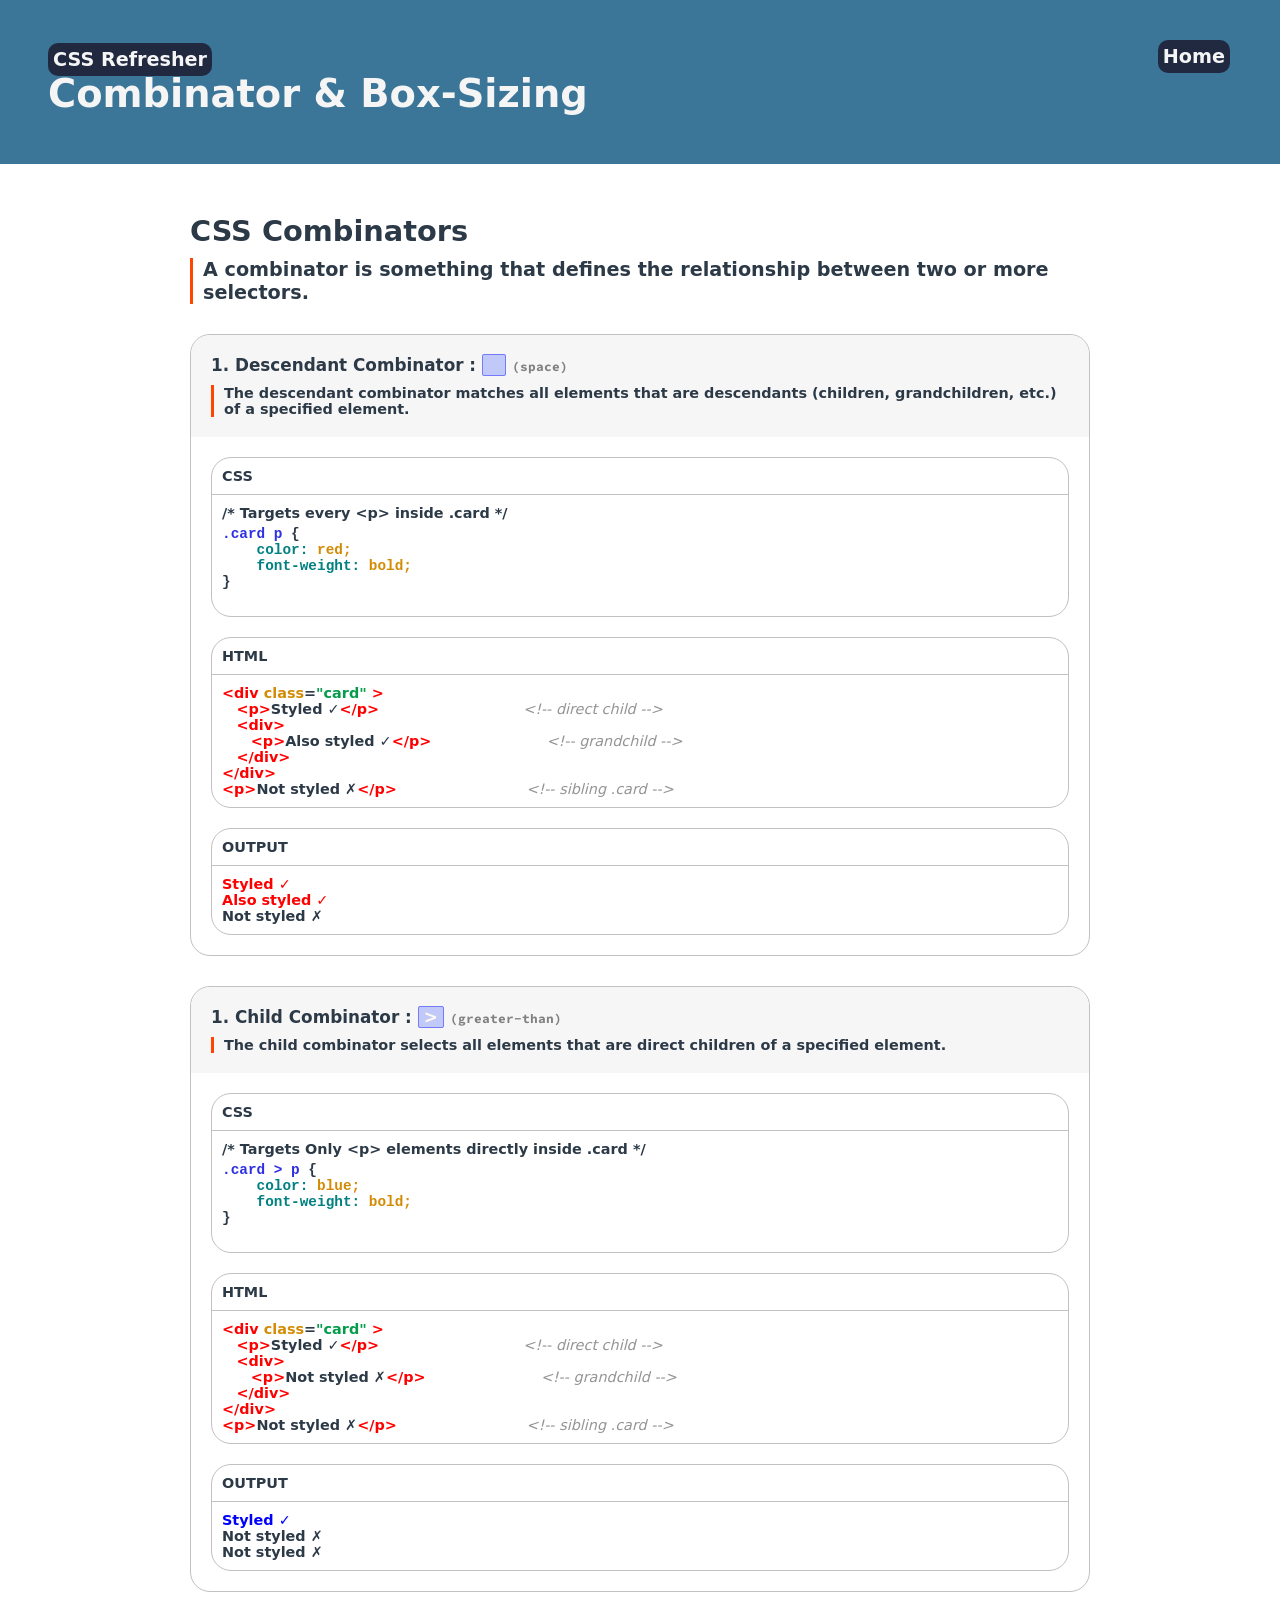
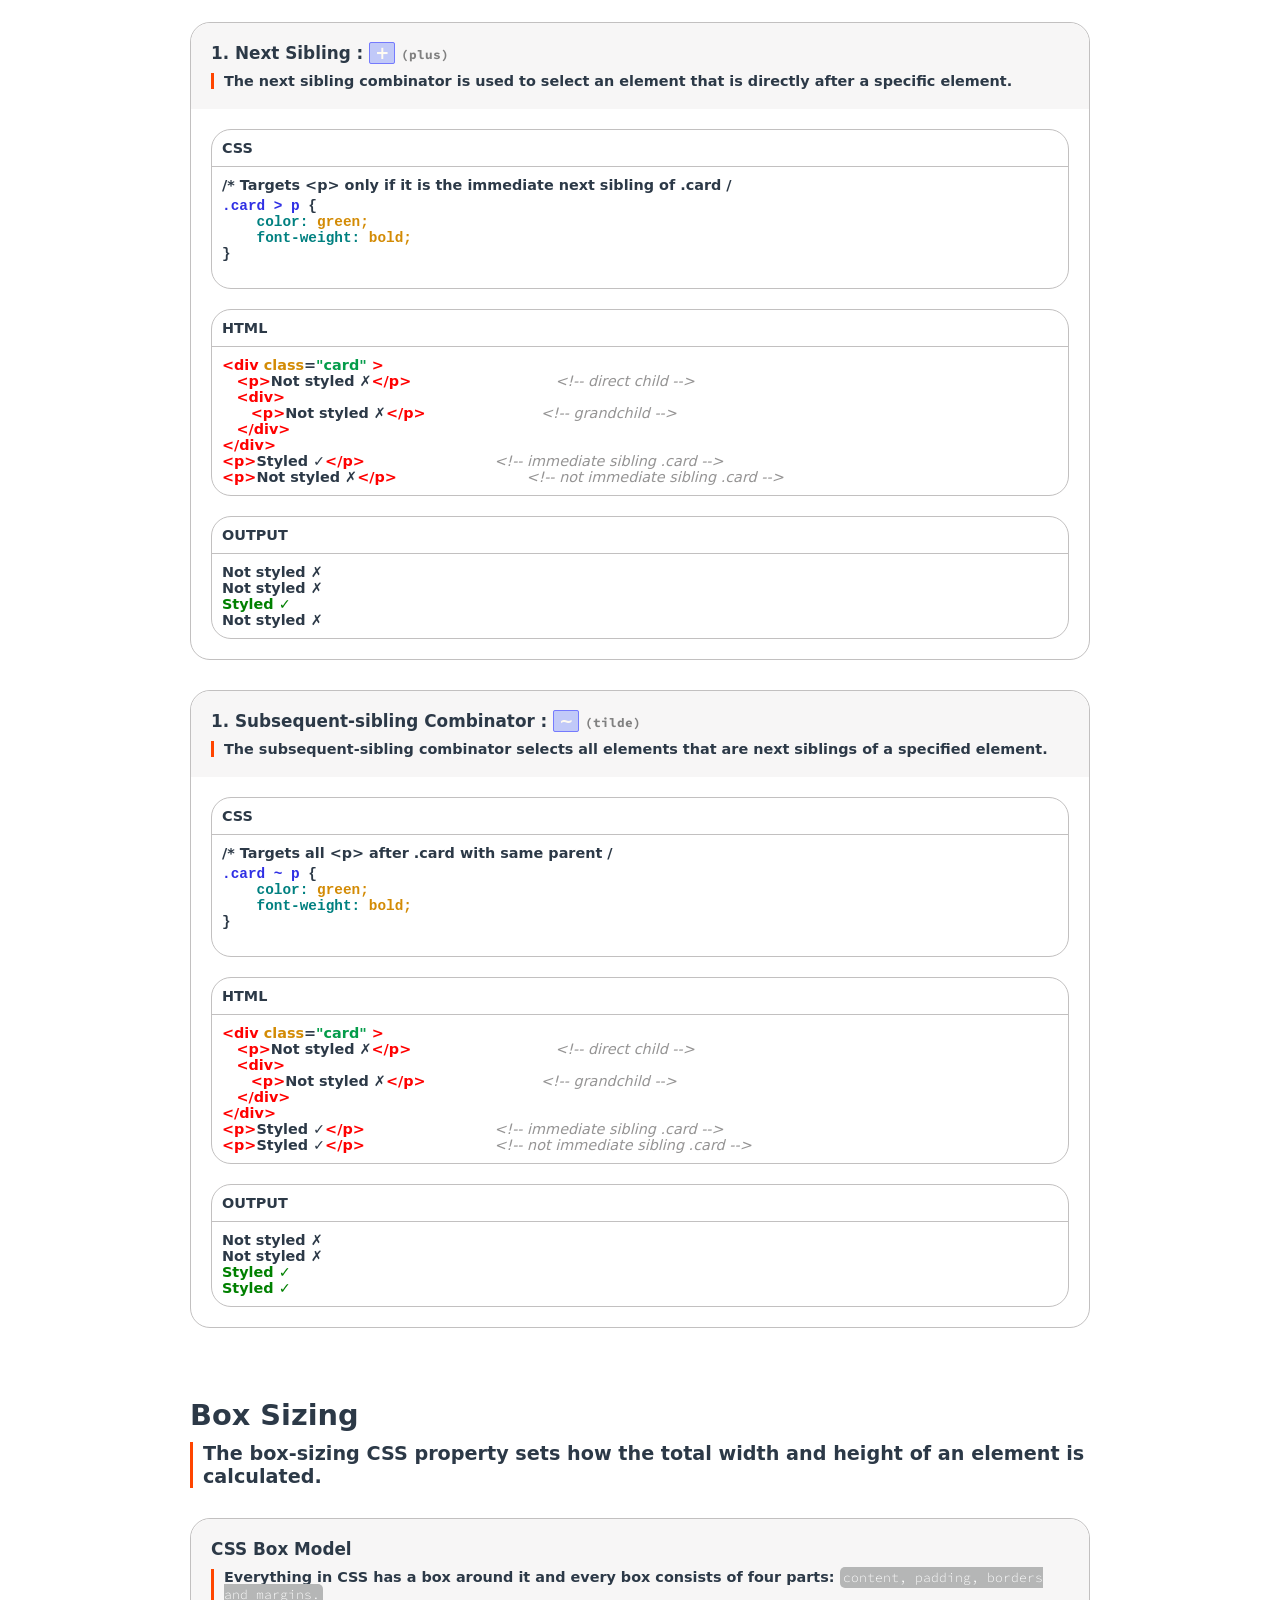
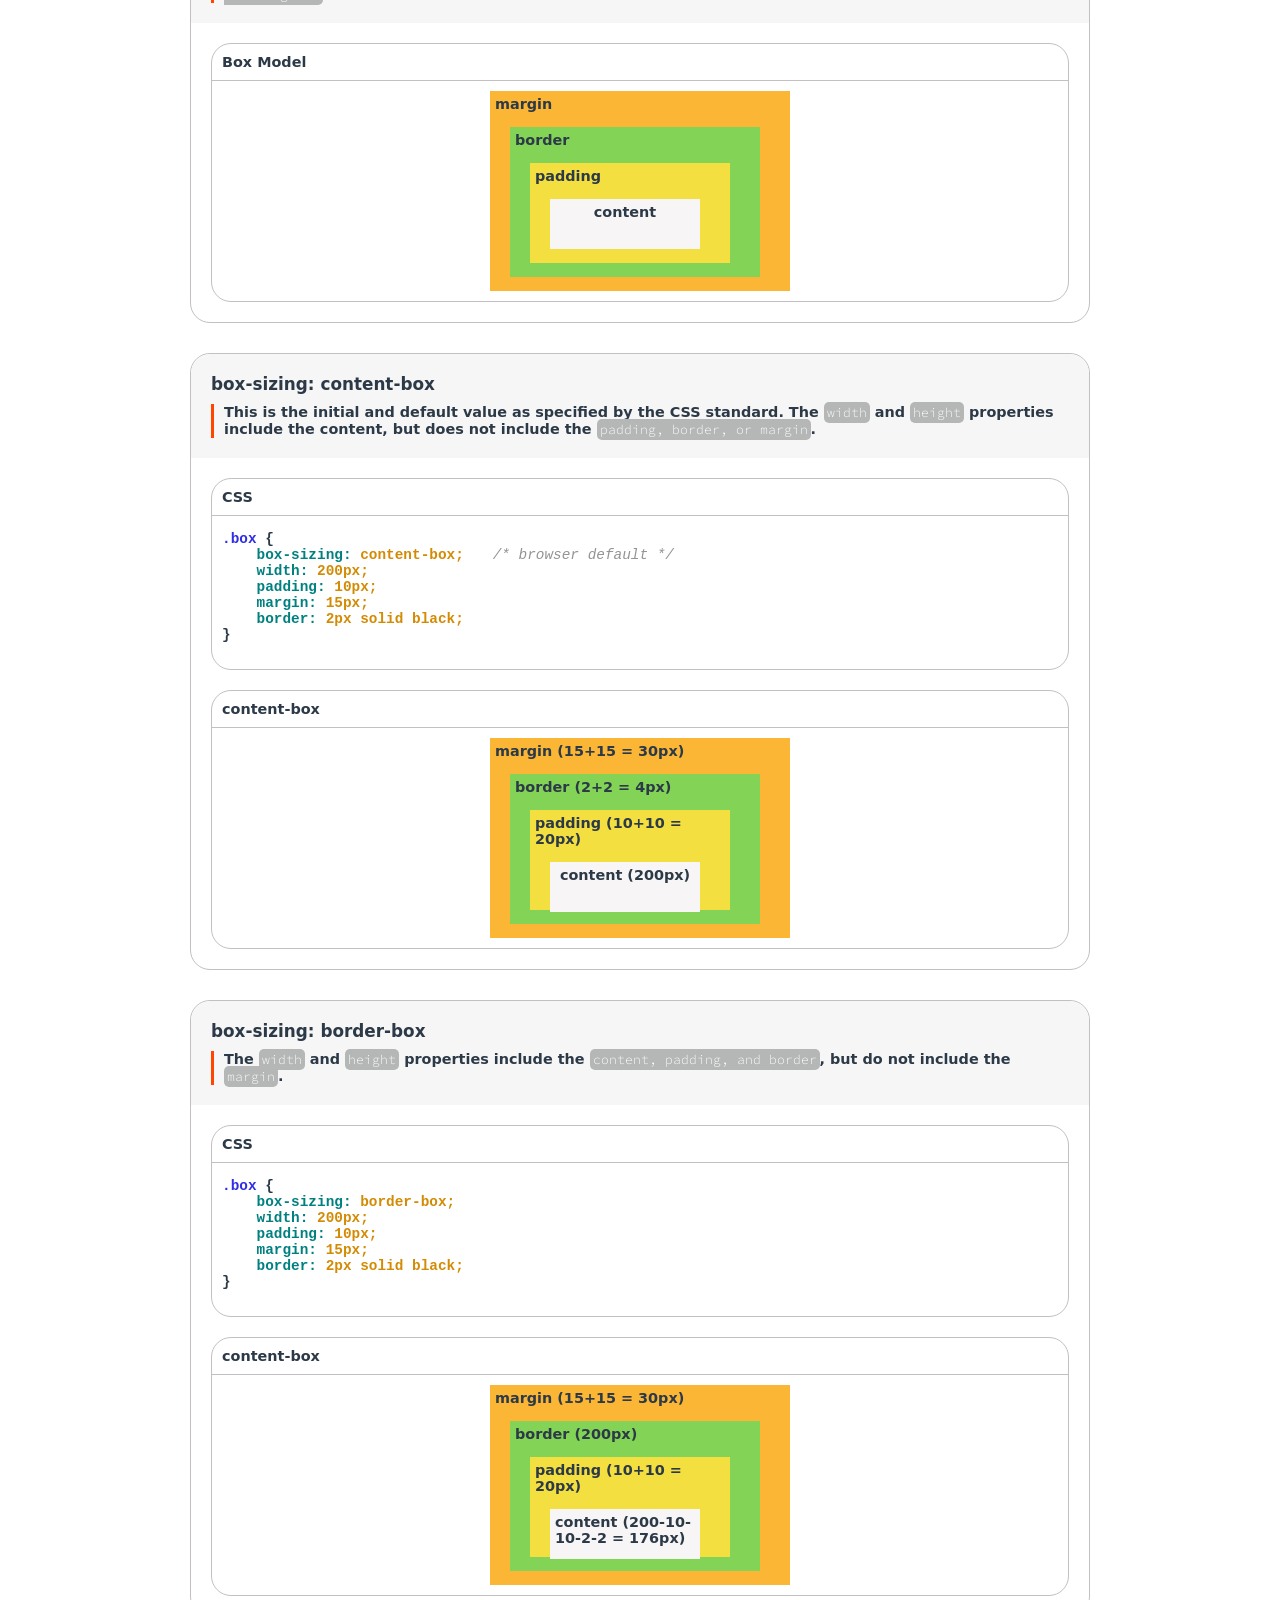
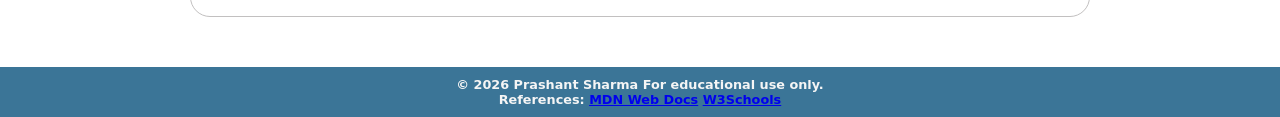
==== Combinator_BoxSizing/cbs_index.html @ d9ad48d4 "updated" ====
<!DOCTYPE html>
<html lang="en">
<head>
    <meta charset="UTF-8">
    <meta name="viewport" content="width=device-width, initial-scale=1.0">
    <title>CSS-Refresher</title>
    <link rel="preconnect" href="https://fonts.googleapis.com">
    <link rel="preconnect" href="https://fonts.gstatic.com" crossorigin>
    <link href="https://fonts.googleapis.com/css2?family=Source+Code+Pro:ital,wght@0,200..900;1,200..900&display=swap" rel="stylesheet">
    <link rel="stylesheet" href="css/cbs_styles.css">
</head>
<body>
    <header>
        <div>
            <p><span class="badge">CSS Refresher</span></p>
        </div>
        <h1>Combinator &#38; Box-Sizing</h1>
    </header>

    <div>
        <p id="home-btn" class="badge"><a href="../index.html">Home</a></p>
    </div>

    <main>

        <!-- CSS Combinators -->
        <section>
            <div class="section-title">
                <h2>CSS Combinators</h2>
                <p class="define">
                    A combinator is something that defines the relationship between two or more selectors.
                </p>
            </div>

            <!-- Decendant Combinator -->
            <article class="content">
                <div class="article-title">
                    <h3>1. Descendant Combinator : <span class="symbol">&nbsp;&nbsp;</span> <span class="symbol-name">(space)</span></h3>
                    <p class="define">The descendant combinator matches all elements that are descendants (children, grandchildren, etc.) of a specified element.</p>
                </div>
                
                <div class="example">
                    <p class="example-title">
                        CSS
                    </p>
                    <div class="example-code">
                        <p>/* Targets every &lt;p&gt; inside .card */</p>
                        <pre>
<span class="selector">.card p </span>{
    <span class="prop">color:</span> <span class="val">red;</span>
    <span class="prop">font-weight:</span> <span class="val">bold;</span>
}
                        </pre>
                        

                    </div>
                </div>

                <div class="example">
                    <p class="example-title">
                        HTML
                    </p>
                    <div class="example-code">                        
                        </pre><p><span class="element">&lt;div</span> <span class="cl">class</span>=<span class="cl-val">"card"</span> <span class="element">&gt;</span></p>
                        <p>&emsp;<span class="element">&lt;p&gt;</span>Styled  ✓<span class="element">&lt;/p&gt;</span>&emsp;&emsp;&emsp;&emsp;&emsp;&emsp;&emsp;&emsp;&emsp;&emsp;<span class="cmt">&lt;!-- direct child --&gt;</span></p>
                        <p>&emsp;<span class="element">&lt;div&gt;</span></p>
                        <p>&emsp;&emsp;<span class="element">&lt;p&gt;</span>Also styled ✓<span class="element">&lt;/p&gt;</span>&emsp;&emsp;&emsp;&emsp;&emsp;&emsp;&emsp;&emsp;<span class="cmt">&lt;!-- grandchild --&gt;</span></p>
                        <p>&emsp;<span class="element">&lt;/div&gt;</span></p>
                        <p><span class="element">&lt;/div&gt;</span></p>
                        <span class="element">&lt;p&gt;</span>Not styled ✗<span class="element">&lt;/p&gt;</span>&emsp;&emsp;&emsp;&emsp;&emsp;&emsp;&emsp;&emsp;&emsp;<span class="cmt">&lt;!-- sibling .card --&gt;</span>
                        </pre>
                    </div>
                </div>

                <div class="example output">
                    <p class="example-title">
                        OUTPUT
                    </p>
                    <div class="example-code">                        
                        <p style="color: red; font-weight: bold;">Styled  ✓</p>
                        <p style="color: red; font-weight: bold;">Also styled ✓</p>
                        <p>Not styled ✗</p>
                    </div>
                </div>
            </article>
            
            <!-- Child Combinator -->
            <article class="content">
                <div class="article-title">
                    <h3>1. Child Combinator : <span class="symbol">&gt;</span> <span class="symbol-name">(greater-than)</span></h3>
                    <p class="define">The child combinator selects all elements that are direct children of a specified element.</p>
                </div>
                
                <div class="example">
                    <p class="example-title">
                        CSS
                    </p>
                    <div class="example-code">
                        <p>/* Targets Only &lt;p&gt; elements directly inside .card */</p>
                        <pre>
<span class="selector">.card &gt; p</span> {
    <span class="prop">color:</span> <span class="val">blue;</span>
    <span class="prop">font-weight:</span> <span class="val">bold;</span>
}
                        </pre>
                        

                    </div>
                </div>

                <div class="example">
                    <p class="example-title">
                        HTML
                    </p>
                    <div class="example-code">                        
                        </pre><p><span class="element">&lt;div</span> <span class="cl">class</span>=<span class="cl-val">"card"</span> <span class="element">&gt;</span></p>
                        <p>&emsp;<span class="element">&lt;p&gt;</span>Styled  ✓<span class="element">&lt;/p&gt;</span>&emsp;&emsp;&emsp;&emsp;&emsp;&emsp;&emsp;&emsp;&emsp;&emsp;<span class="cmt">&lt;!-- direct child --&gt;</span></p>
                        <p>&emsp;<span class="element">&lt;div&gt;</span></p>
                        
                        <p>&emsp;&emsp;<span class="element">&lt;p&gt;</span>Not styled ✗<span class="element">&lt;/p&gt;</span>&emsp;&emsp;&emsp;&emsp;&emsp;&emsp;&emsp;&emsp;<span class="cmt">&lt;!-- grandchild --&gt;</span></p>
                        <p>&emsp;<span class="element">&lt;/div&gt;</span></p>
                        <p><span class="element">&lt;/div&gt;</span></p>
                        <span class="element">&lt;p&gt;</span>Not styled ✗<span class="element">&lt;/p&gt;</span>&emsp;&emsp;&emsp;&emsp;&emsp;&emsp;&emsp;&emsp;&emsp;<span class="cmt">&lt;!-- sibling .card --&gt;</span>
                        </pre>
                    </div>
                </div>

                <div class="example output">
                    <p class="example-title">
                        OUTPUT
                    </p>
                    <div class="example-code">                        
                        <p style="color: blue; font-weight: bold;">Styled  ✓</p>
                        <p>Not styled ✗</p>
                        <p>Not styled ✗</p>
                    </div>
                </div>
            </article>


            <!-- Next Sibling -->
            <article class="content">
                <div class="article-title">
                    <h3>1. Next Sibling : <span class="symbol">&#43;</span> <span class="symbol-name">(plus)</span></h3>
                    <p class="define">The next sibling combinator is used to select an element that is directly after a specific element.</p>
                </div>
                
                <div class="example">
                    <p class="example-title">
                        CSS
                    </p>
                    <div class="example-code">
                        <p>/* Targets &lt;p&gt; only if it is the immediate next sibling of .card /</p>
                        
                        <pre>
<span class="selector">.card &gt; p</span> {
    <span class="prop">color:</span> <span class="val">green;</span>
    <span class="prop">font-weight:</span> <span class="val">bold;</span>
}
                        </pre>
                        

                    </div>
                </div>

                <div class="example">
                    <p class="example-title">
                        HTML
                    </p>
                    <div class="example-code">                        
                        </pre><p><span class="element">&lt;div</span> <span class="cl">class</span>=<span class="cl-val">"card"</span> <span class="element">&gt;</span></p>
                        <p>&emsp;<span class="element">&lt;p&gt;</span>Not styled ✗<span class="element">&lt;/p&gt;</span>&emsp;&emsp;&emsp;&emsp;&emsp;&emsp;&emsp;&emsp;&emsp;&emsp;<span class="cmt">&lt;!-- direct child --&gt;</span></p>
                        <p>&emsp;<span class="element">&lt;div&gt;</span></p>
                        
                        <p>&emsp;&emsp;<span class="element">&lt;p&gt;</span>Not styled ✗<span class="element">&lt;/p&gt;</span>&emsp;&emsp;&emsp;&emsp;&emsp;&emsp;&emsp;&emsp;<span class="cmt">&lt;!-- grandchild --&gt;</span></p>
                        <p>&emsp;<span class="element">&lt;/div&gt;</span></p>
                        <p><span class="element">&lt;/div&gt;</span></p>
                        <p><span class="element">&lt;p&gt;</span>Styled  ✓<span class="element">&lt;/p&gt;</span>&emsp;&emsp;&emsp;&emsp;&emsp;&emsp;&emsp;&emsp;&emsp;<span class="cmt">&lt;!-- immediate sibling .card --&gt;</span></p>
                        <p><span class="element">&lt;p&gt;</span>Not styled ✗<span class="element">&lt;/p&gt;</span>&emsp;&emsp;&emsp;&emsp;&emsp;&emsp;&emsp;&emsp;&emsp;<span class="cmt">&lt;!-- not immediate sibling .card --&gt;</span></p>
                        </pre>
                    </div>
                </div>

                <div class="example output">
                    <p class="example-title">
                        OUTPUT
                    </p>
                    <div class="example-code">                        
                        <p>Not styled ✗</p>
                        <p>Not styled ✗</p>
                        <p style="color: green; font-weight: bold;">Styled  ✓</p>
                        <p>Not styled ✗</p>
                    </div>
                </div>
            </article>


            <!-- Subsequent Sibling -->
            <article class="content">
                <div class="article-title">
                    <h3>1. Subsequent-sibling Combinator : <span class="symbol">&#126;</span> <span class="symbol-name">(tilde)</span></h3>
                    <p class="define">The subsequent-sibling combinator selects all elements that are next siblings of a specified element.</p>
                </div>
                
                <div class="example">
                    <p class="example-title">
                        CSS
                    </p>
                    <div class="example-code">
                        <p>/* Targets all &lt;p&gt; after .card with same parent /</p>
                        
                        <pre>
<span class="selector">.card &#126; p</span> {
    <span class="prop">color:</span> <span class="val">green;</span>
    <span class="prop">font-weight:</span> <span class="val">bold;</span>
}
                        </pre>
                        

                    </div>
                </div>

                <div class="example">
                    <p class="example-title">
                        HTML
                    </p>
                    <div class="example-code">                        
                        </pre><p><span class="element">&lt;div</span> <span class="cl">class</span>=<span class="cl-val">"card"</span> <span class="element">&gt;</span></p>
                        <p>&emsp;<span class="element">&lt;p&gt;</span>Not styled ✗<span class="element">&lt;/p&gt;</span>&emsp;&emsp;&emsp;&emsp;&emsp;&emsp;&emsp;&emsp;&emsp;&emsp;<span class="cmt">&lt;!-- direct child --&gt;</span></p>
                        <p>&emsp;<span class="element">&lt;div&gt;</span></p>
                        
                        <p>&emsp;&emsp;<span class="element">&lt;p&gt;</span>Not styled ✗<span class="element">&lt;/p&gt;</span>&emsp;&emsp;&emsp;&emsp;&emsp;&emsp;&emsp;&emsp;<span class="cmt">&lt;!-- grandchild --&gt;</span></p>
                        <p>&emsp;<span class="element">&lt;/div&gt;</span></p>
                        <p><span class="element">&lt;/div&gt;</span></p>
                        <p><span class="element">&lt;p&gt;</span>Styled  ✓<span class="element">&lt;/p&gt;</span>&emsp;&emsp;&emsp;&emsp;&emsp;&emsp;&emsp;&emsp;&emsp;<span class="cmt">&lt;!-- immediate sibling .card --&gt;</span></p>
                        <p><span class="element">&lt;p&gt;</span>Styled  ✓<span class="element">&lt;/p&gt;</span>&emsp;&emsp;&emsp;&emsp;&emsp;&emsp;&emsp;&emsp;&emsp;<span class="cmt">&lt;!-- not immediate sibling .card --&gt;</span></p>
                        </pre>
                    </div>
                </div>

                <div class="example output">
                    <p class="example-title">
                        OUTPUT
                    </p>
                    <div class="example-code">                        
                        <p>Not styled ✗</p>
                        <p>Not styled ✗</p>
                        <p style="color: green; font-weight: bold;">Styled  ✓</p>
                        <p style="color: green; font-weight: bold;">Styled  ✓</p>
                    </div>
                </div>
            </article>
        </section>

        <!-- Box Sizing -->
         <section>
            <div class="section-title">
                <h2>Box Sizing</h2>
                <p class="define">
                    The box-sizing CSS property sets how the total width and height of an element is calculated.
                </p>
            </div>

            <!-- Box Model -->
            <article class="content">
                <div class="article-title">
                    <h3>CSS Box Model</h3>
                    <p class="define">Everything in CSS has a box around it and every box consists of four parts: <span class="code">content, padding, borders and margins.</span></p>
                </div>

                <div class="example">
                    <p class="example-title">
                        Box Model
                    </p>
                    <div class="example-code">
                        <div style="width: fit-content; margin: auto;">
                            <div style="background-color: rgb(251, 182, 54); width: 300px; height: 200px; padding: 5px ;z-index: 0;">
                                <p>margin</p>
                                <div style="background-color: rgb(130, 211, 86); width: 250px; padding: 5px; height: 150px; margin: 15px; z-index: 10">
                                    <p>border</p>
                                    <div style="background-color: rgb(244, 223, 65); width: 200px; padding: 5px; height: 100px; margin: 15px; z-index: 20">
                                        <p>padding</p>
                                        <div style="background-color: rgb(247, 245, 245); width: 150px; padding: 5px; height: 50px; margin: 15px; z-index: 30">
                                            <p style="width: fit-content; margin: auto;">content</p>
                                        </div>
                                    </div>
                                </div>
                            </div>
                        </div>
                        
                    </div>
                </div>
            </article>


            <!-- Box Sizing: Content Box -->
            <article class="content">
                <div class="article-title">
                    <h3>box-sizing: content-box</h3>
                    <p class="define">This is the initial and default value as specified by the CSS standard. The <span class="code">width</span> and <span class="code">height</span> properties include the content, but does not include the <span class="code">padding, border, or margin</span>.</span></p>
                </div>

                <div class="example">
                    <p class="example-title">
                        CSS
                    </p>
                    <div class="example-code">
                        <pre>
<span class="selector">.box</span> {
    <span class="prop">box-sizing:</span> <span class="val">content-box;</span>&emsp;&emsp;<span class="cmt">/* browser default */</span>
    <span class="prop">width:</span> <span class="val">200px;</span>
    <span class="prop">padding:</span> <span class="val">10px;</span>
    <span class="prop">margin:</span> <span class="val">15px;</span>
    <span class="prop">border:</span> <span class="val">2px solid black;</span>
}
                        </pre>
                        

                    </div>
                </div>

                <div class="example">
                    <p class="example-title">
                        content-box
                    </p>
                    <div class="example-code">
                        <div style="width: fit-content; margin: auto;">
                            <div style="background-color: rgb(251, 182, 54); width: 300px; height: 200px; padding: 5px ;z-index: 0;">
                                <p>margin (15+15 = 30px)</p>
                                <div style="background-color: rgb(130, 211, 86); width: 250px; padding: 5px; height: 150px; margin: 15px; z-index: 10">
                                    <p>border (2+2 = 4px)</p>
                                    <div style="background-color: rgb(244, 223, 65); width: 200px; padding: 5px; height: 100px; margin: 15px; z-index: 20">
                                        <p>padding (10+10 = 20px)</p>
                                        <div style="background-color: rgb(247, 245, 245); width: 150px; padding: 5px; height: 50px; margin: 15px; z-index: 30">
                                            <p style="width: fit-content; margin: auto;">content (200px)</span></p>
                                        </div>
                                    </div>
                                </div>
                            </div>
                        </div>
                        
                    </div>
                </div>
            </article>


            <!-- Box Sizing: Border Box -->
            <article class="content">
                <div class="article-title">
                    <h3>box-sizing: border-box</h3>
                    <p class="define">The <span class="code">width</span> and <span class="code">height</span> properties include the <span class="code">content, padding, and border</span>, but do not include the <span class="code">margin</span>.</p>
                </div>

                <div class="example">
                    <p class="example-title">
                        CSS
                    </p>
                    <div class="example-code">
                        <pre>
<span class="selector">.box</span> {
    <span class="prop">box-sizing:</span> <span class="val">border-box;</span></span>
    <span class="prop">width:</span> <span class="val">200px;</span>
    <span class="prop">padding:</span> <span class="val">10px;</span>
    <span class="prop">margin:</span> <span class="val">15px;</span>
    <span class="prop">border:</span> <span class="val">2px solid black;</span>
}
                        </pre>
                        

                    </div>
                </div>
                
                <div class="example">
                    <p class="example-title">
                        content-box
                    </p>
                    <div class="example-code">
                        <div style="width: fit-content; margin: auto;">
                            <div style="background-color: rgb(251, 182, 54); width: 300px; height: 200px; padding: 5px ;z-index: 0;">
                                <p>margin (15+15 = 30px)</p>
                                <div style="background-color: rgb(130, 211, 86); width: 250px; padding: 5px; height: 150px; margin: 15px; z-index: 10">
                                    <p>border (200px)</p>
                                    <div style="background-color: rgb(244, 223, 65); width: 200px; padding: 5px; height: 100px; margin: 15px; z-index: 20">
                                        <p>padding (10+10 = 20px)</p>
                                        <div style="background-color: rgb(247, 245, 245); width: 150px; padding: 5px; height: 50px; margin: 15px; z-index: 30">
                                            <p style="width: fit-content; margin: auto;">content (200-10-10-2-2 = 176px)</span></p>
                                        </div>
                                    </div>
                                </div>
                            </div>
                        </div>
                        
                    </div>
                </div>
            </article>
         </section>
    </main>

    <footer>
        <p>&copy; 2026 Prashant Sharma For educational use only.</p>
        <nav class="footer-links">
            <span>References:</span>
            <a href="https://developer.mozilla.org" target="_blank" rel="noopener">MDN Web Docs</a>
            <a href="https://www.w3schools.com" target="_blank" rel="noopener">W3Schools</a>
        </nav>
    </footer>
</body>
</html>
---- Combinator_BoxSizing/css/cbs_styles.css ----
:root {
    --bg: #FFF;
    --dark-txt: #2C3947;
    --dark-bg: #3B7597;
    --light-txt: #F5F5F5;
    --border: #202940;
    --symbol-bg: #c1c9f8;
    --symbol-border: #6368ffce;
    --symbol: #FFFBF1;
    --code-font: "Source Code Pro", monospace;
    --art-border: #c2c0c0;
}

/* Reset default styling */

 *, *::before, *::after { 
    box-sizing: border-box; 
    margin: 0; 
    padding: 0; 
}

body {
    background-color: var(--bg);
    color: var(--dark-txt);
    font-family: system-ui, -apple-system, BlinkMacSystemFont, 'Segoe UI', Roboto, Oxygen, Ubuntu, Cantarell, 'Open Sans', 'Helvetica Neue', sans-serif;
    font-weight: 600;
    font-size: 1.2rem;
}

header {
    padding: 3rem;
    background-color: var(--dark-bg);
    color: var(--light-txt)
}

.badge {
    background-color: #202940;
    color: var(--light-txt);
    padding: 5px;
    border-radius: 10px;
}

p#home-btn {
    background-color: #202940;
    color: var(--light-txt);
    padding: 5px;
    border-radius: 10px;
    position: absolute;
    width: fit-content;
    top: 40px;
    right: 50px;
}

p#home-btn a {
    color: var(--light-txt);
    text-decoration: none;
}


main {
    max-width: 960px;
    margin: 0 auto; 
}

section {
    padding: 20px;
    margin: 30px 10px;
    /* border: 1px solid var(--border);
    border-radius: 20px; */
}

.define {
    border-left: 0.2rem solid orangered;
    padding-left: 10px;
    margin-top: 10px
}

.symbol {
    background-color: var(--symbol-bg);
    border: 1px solid var(--symbol-border);
    padding: 0 5px;
    border-radius: 2px;
    color: var(--symbol)
}

.symbol-name {
    font-size: 0.8rem;
    color: grey;
    font-family: var(--code-font);
}

article {
    /* padding: 10px 15px; */
    border: 1px solid var(--art-border);
    margin-top: 30px;
    border-radius: 20px;
    font-size: 0.9rem;
}

pre {
    margin-top: 5px
}

.article-title {
    background-color: #f7f6f6;
    padding: 20px;
    border-top-left-radius: 20px;
    border-top-right-radius: 20px;
}

.example {
    margin: 20px;
    border: 1px solid var(--art-border); 
    border-radius: 20px;
}

.example-title {
    border-bottom: 1px solid var(--art-border);
    padding: 10px
}

.example-code {
    padding: 10px
}

.selector {
    color: #2F2FE4
}

.prop {
    color: teal
}

.val {
    color: rgb(211, 139, 5)
}

.element {
    color: red
}

.cl {
    color: rgb(211, 139, 5)
}

.cl-val {
    color: rgb(4, 156, 74)
}

.cmt {
    color: rgb(149, 148, 148);
    font-style: italic;
    font-weight: 400;
}

.code {
    background-color: #b5b6b6;
    color: #fff;
    padding: 2px 3px;
    border-radius: 5px;
    font-family: var(--code-font);
    font-weight: 300;
    font-size: 0.9em;
}

footer {
    background-color: var(--dark-bg);
    color: var(--light-txt);
    font-size: 0.8rem;
    display: flex;
    justify-content: center;
    align-items: center;
    flex-direction: column;
    padding: 10px 0;
}
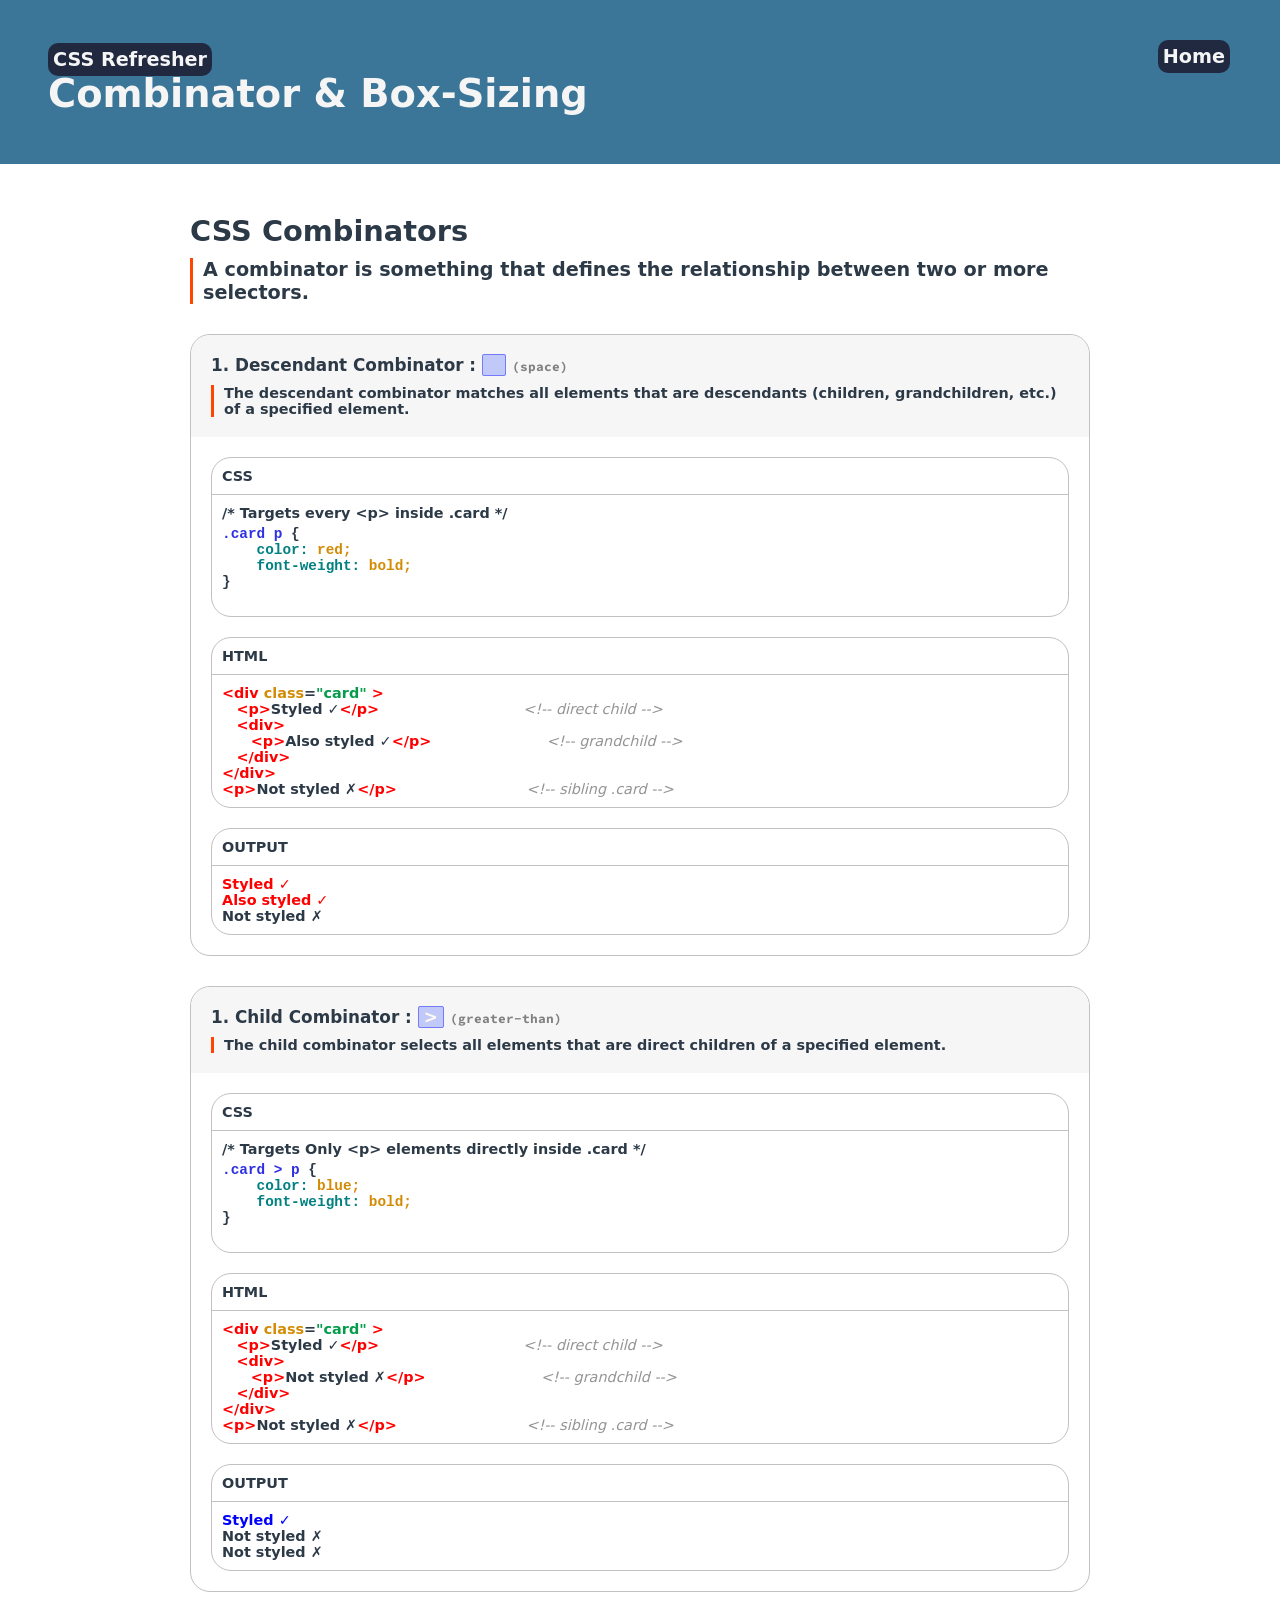
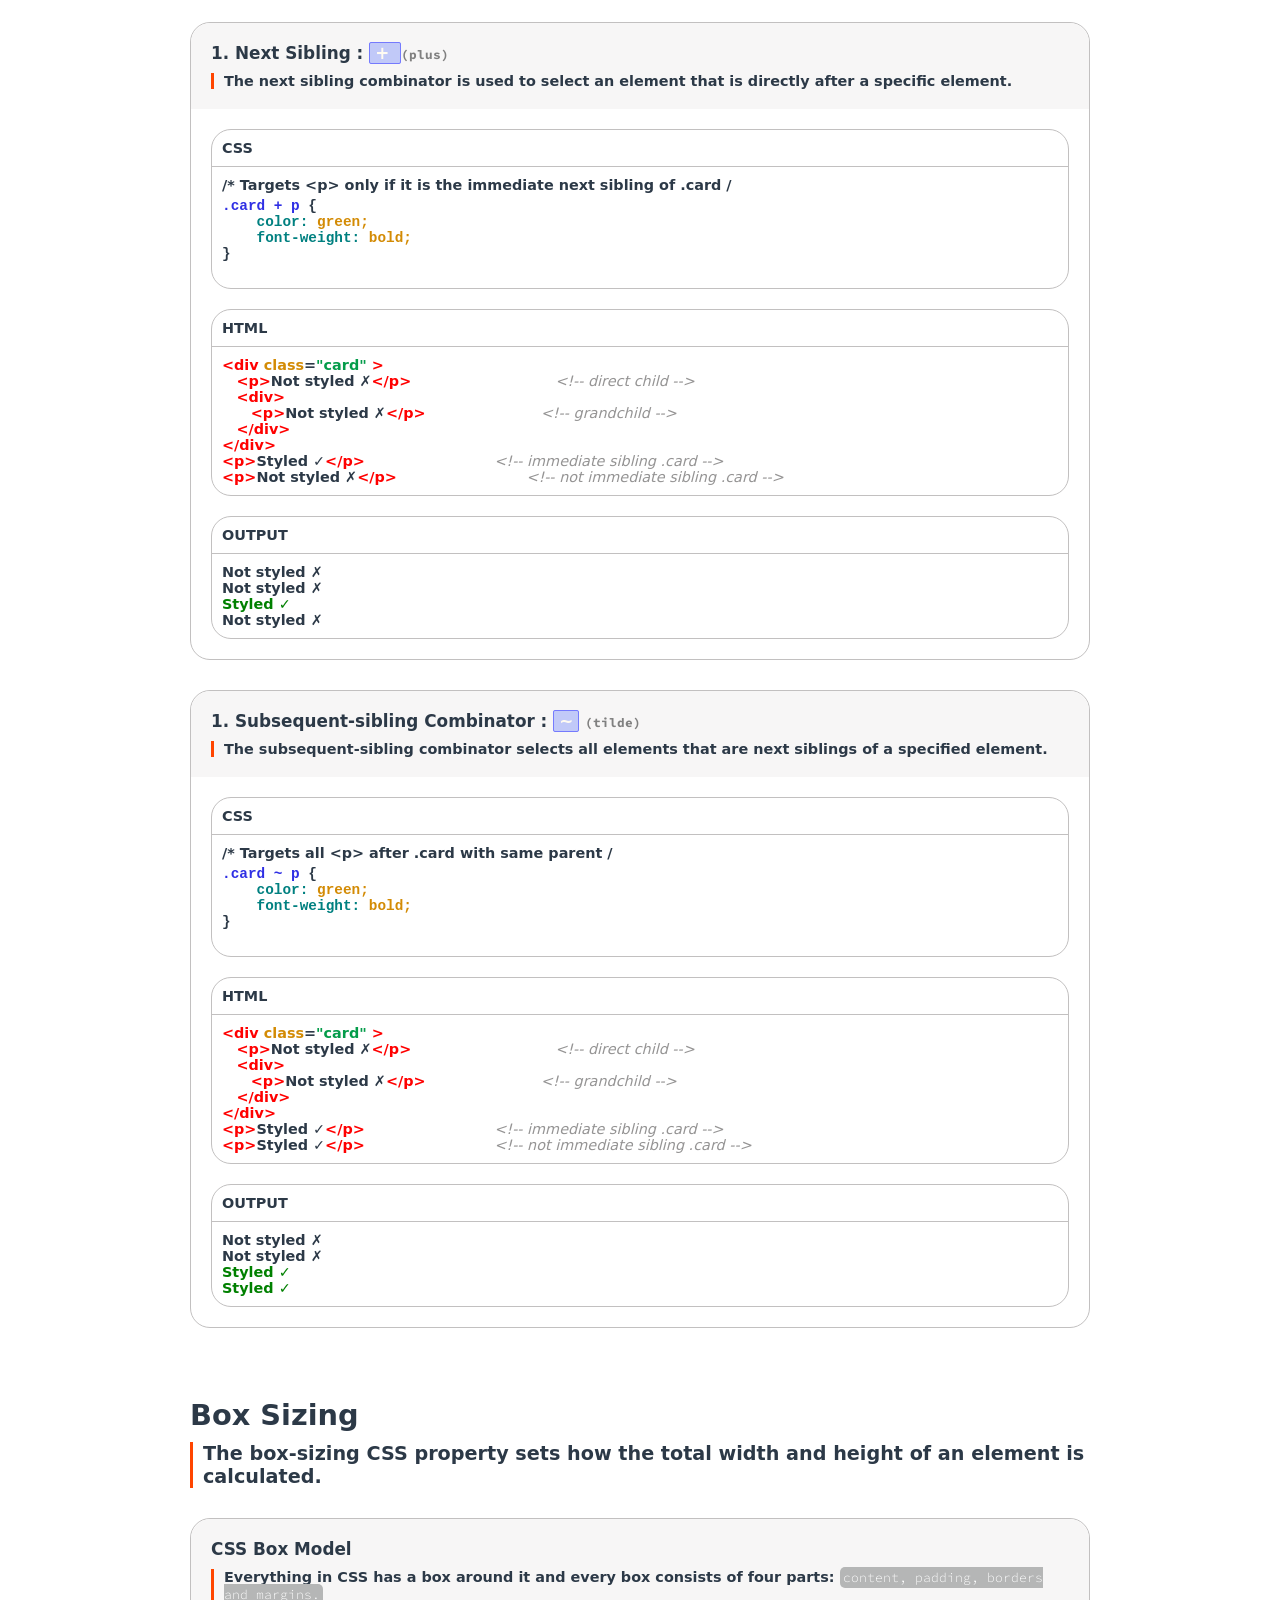
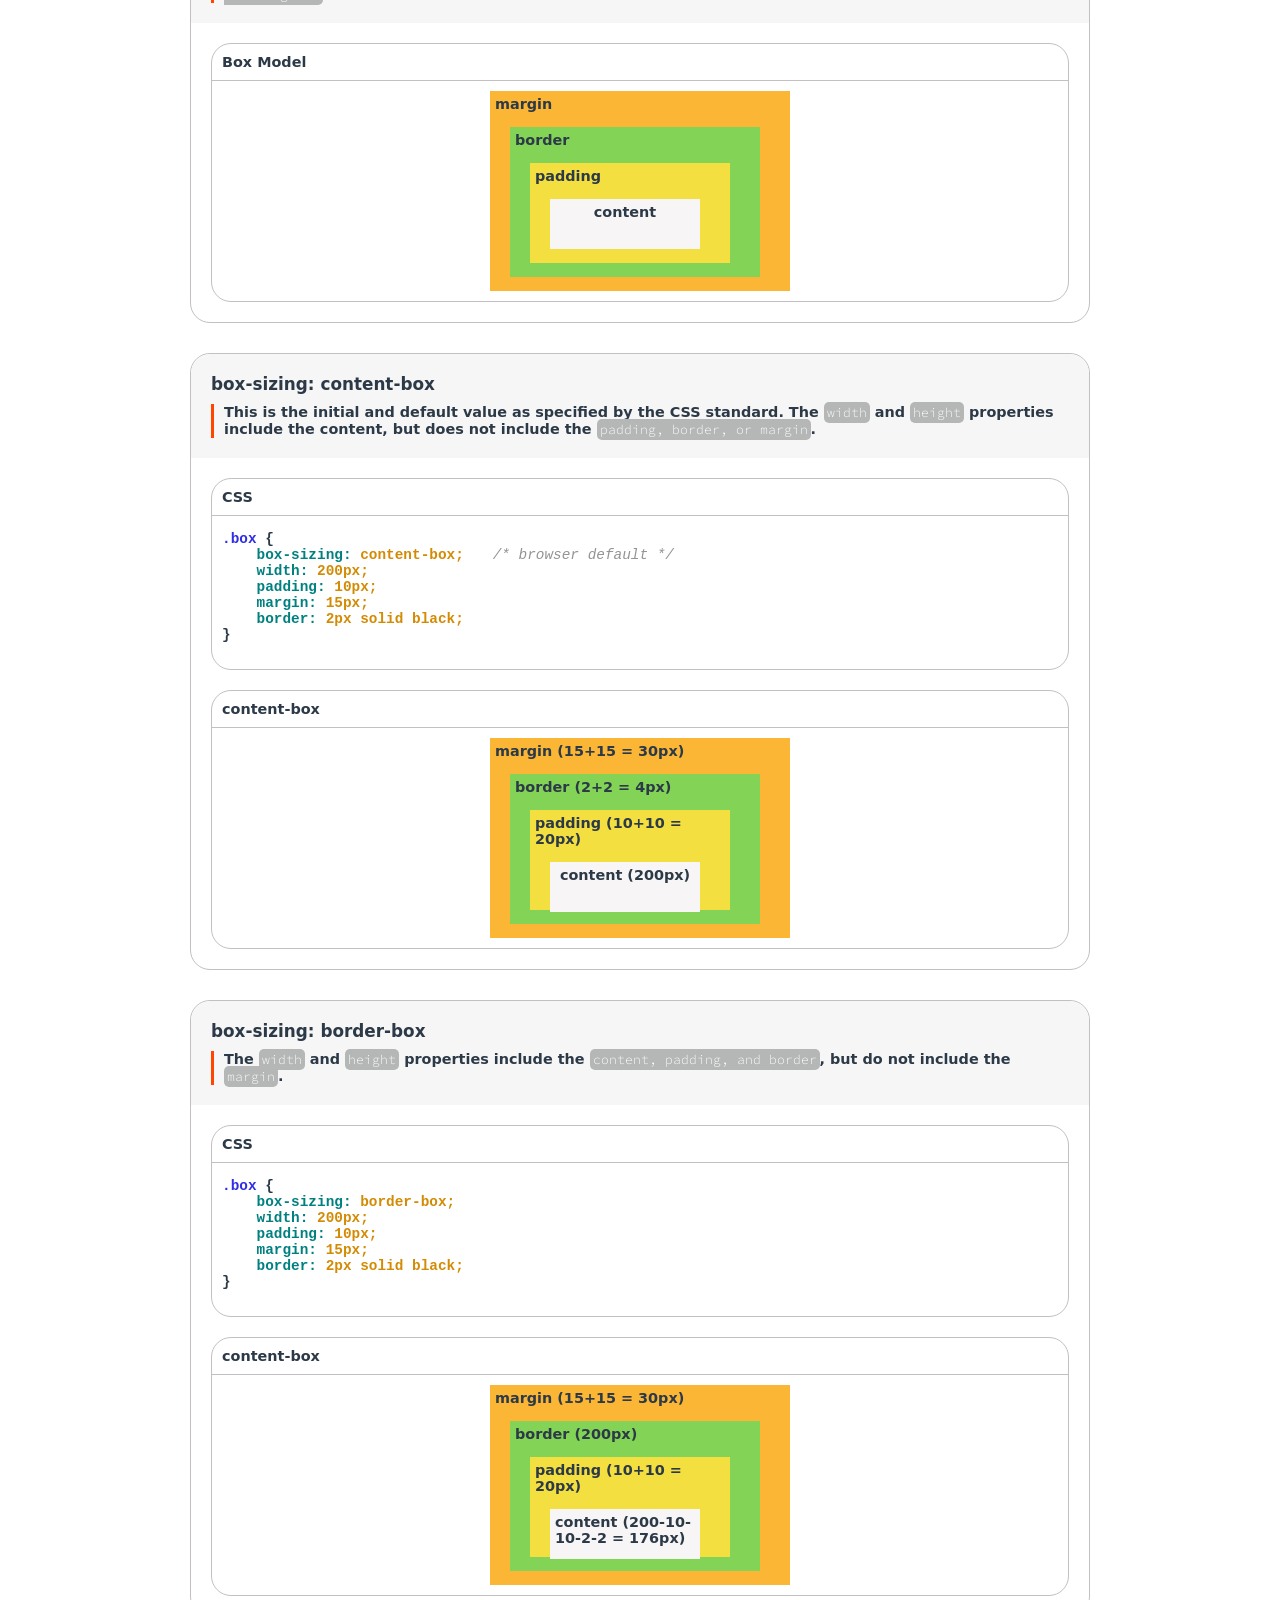
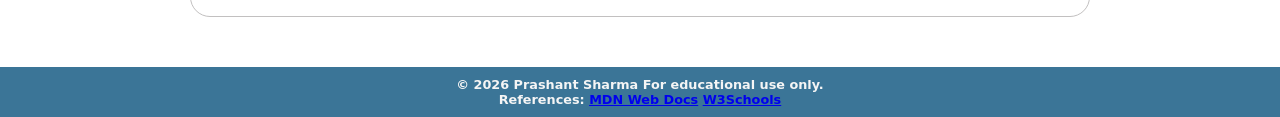
==== commit 3b1afd79: "update" ====
--- a/Combinator_BoxSizing/cbs_index.html
+++ b/Combinator_BoxSizing/cbs_index.html
@@ -141,7 +141,7 @@
             <!-- Next Sibling -->
             <article class="content">
                 <div class="article-title">
-                    <h3>1. Next Sibling : <span class="symbol">&#43;</span> <span class="symbol-name">(plus)</span></h3>
+                    <h3>1. Next Sibling : <span class="symbol"> + </span> <span class="symbol-name">(plus)</span></h3>
                     <p class="define">The next sibling combinator is used to select an element that is directly after a specific element.</p>
                 </div>
                 
@@ -153,7 +153,7 @@
                         <p>/* Targets &lt;p&gt; only if it is the immediate next sibling of .card /</p>
                         
                         <pre>
-<span class="selector">.card &gt; p</span> {
+<span class="selector">.card + p</span> {
     <span class="prop">color:</span> <span class="val">green;</span>
     <span class="prop">font-weight:</span> <span class="val">bold;</span>
 }
